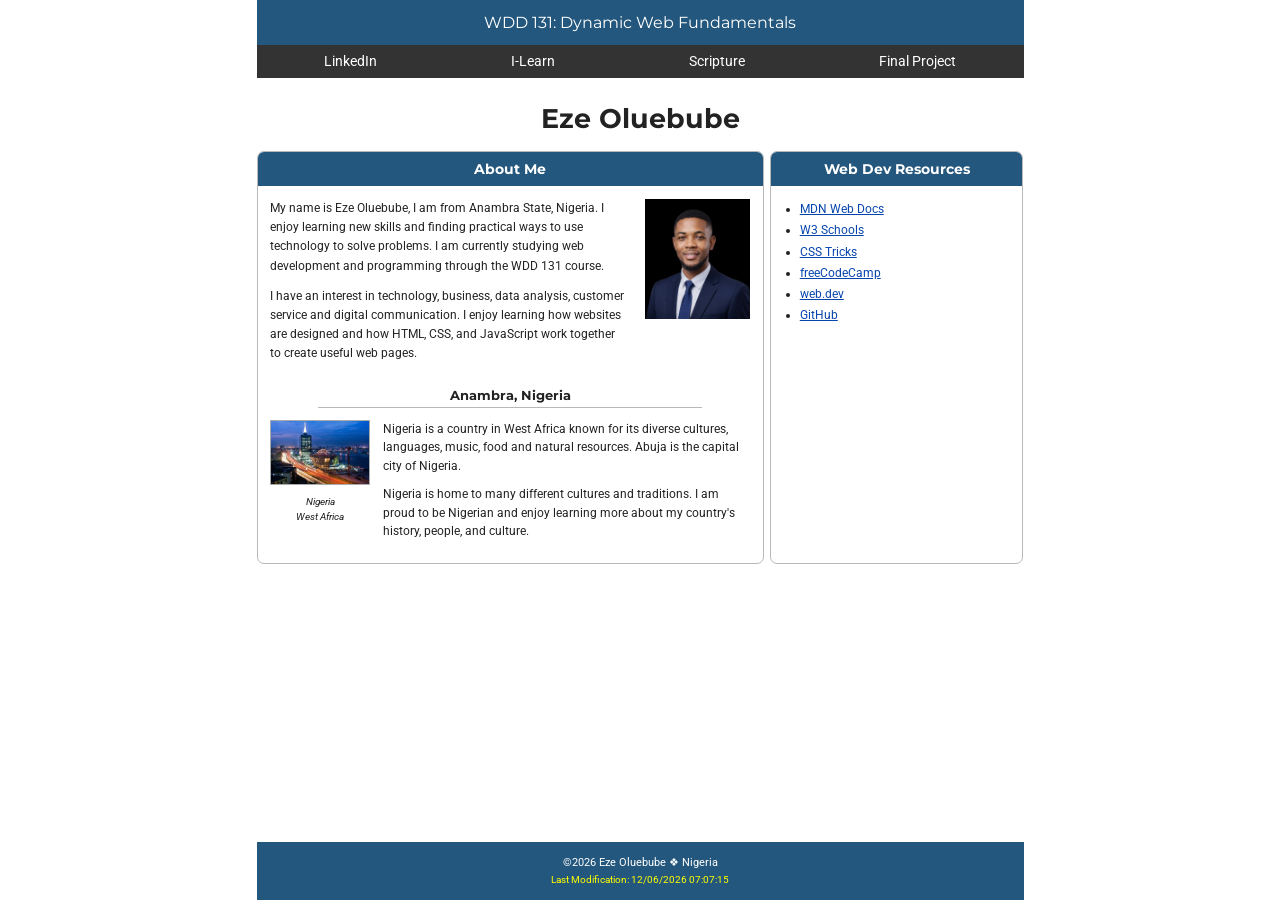
==== index.html @ 7982d2d3 "move out of week one folder" ====
<!DOCTYPE html>
<html lang="en">
<head>
    <meta charset="UTF-8">
    <meta name="viewport" content="width=device-width, initial-scale=1.0">

    <title>WDD 131 – Dynamic Web Fundamentals</title>

    <meta name="description"
        content="WDD 131 – Dynamic Web Fundamentals home page for Eze Oluebube, featuring information about web development, Nigeria, and useful web development resources.">

    <meta name="author" content="Eze Oluebube">

    <link rel="stylesheet" href="styles/base.css">

    <link rel="preconnect" href="https://fonts.googleapis.com">
    <link rel="preconnect" href="https://fonts.gstatic.com" crossorigin>
    <link href="https://fonts.googleapis.com/css2?family=Montserrat:wght@400;500;600;700&family=Roboto:wght@400;500&display=swap"
        rel="stylesheet">

    <script src="scripts/getdates.js" defer></script>
</head>

<body>

    <header>
        <span id="course-title">WDD 131: Dynamic Web Fundamentals</span>

        <nav>
            <a href="https://www.linkedin.com/in/ezeoluebube/"
                target="_blank"
                rel="noopener noreferrer">
                LinkedIn
            </a>

            <a href="https://byupw.instructure.com/"
                target="_blank"
                rel="noopener noreferrer">
                I-Learn
            </a>

            <a href="https://www.churchofjesuschrist.org/study/scriptures"
                target="_blank"
                rel="noopener noreferrer">
                Scripture
            </a>

            <a href="#">
                Final Project
            </a>
        </nav>
    </header>

    <main>

        <h1>Eze Oluebube</h1>

        <div class="cards">

            <!-- ABOUT ME CARD -->
            <section class="card about-card">

                <h2>About Me</h2>

                <div class="about-top">

                    <div class="about-text">
                        <p>
                            My name is Eze Oluebube, I am from Anambra State,
                            Nigeria. I enjoy learning new skills and finding
                            practical ways to use technology to solve problems.
                            I am currently studying web development and
                            programming through the WDD 131 course.
                        </p>

                        <p>
                            I have an interest in technology, business, data
                            analysis, customer service and digital communication.
                            I enjoy learning how websites are designed and how
                            HTML, CSS, and JavaScript work together to create
                            useful web pages.
                        </p>
                    </div>

                    <img class="profile-image"
                        src="images/profile.jpg"
                        alt="Portrait of Eze Oluebube"
                        width="180"
                        height="180">
                </div>

                <div class="location">

                    <h3>Anambra, Nigeria</h3>

                    <div class="location-content">

                        <div class="flag-area">
                            <img src="images/nigeria.jpg"
                                alt="Flag or representative image of Nigeria"
                                width="180"
                                height="120">

                            <p class="caption">
                                Nigeria<br>
                                West Africa
                            </p>
                        </div>

                        <div class="location-text">
                            <p>
                                Nigeria is a country in West Africa known for
                                its diverse cultures, languages, music, food
                                and natural resources. Abuja is the capital
                                city of Nigeria.
                            </p>

                            <p>
                                Nigeria is home to many different cultures and
                                traditions. I am proud to be Nigerian and enjoy
                                learning more about my country's history,
                                people, and culture.
                            </p>
                        </div>

                    </div>

                </div>

            </section>
            
            <section class="card resources-card">

                <h2>Web Dev Resources</h2>

                <div class="resources-content">
                    <ul>
                        <li>
                            <a href="https://developer.mozilla.org/"
                                target="_blank"
                                rel="noopener noreferrer">
                                MDN Web Docs
                            </a>
                        </li>

                        <li>
                            <a href="https://www.w3schools.com/"
                                target="_blank"
                                rel="noopener noreferrer">
                                W3 Schools
                            </a>
                        </li>

                        <li>
                            <a href="https://css-tricks.com/"
                                target="_blank"
                                rel="noopener noreferrer">
                                CSS Tricks
                            </a>
                        </li>

                        <li>
                            <a href="https://www.freecodecamp.org/"
                                target="_blank"
                                rel="noopener noreferrer">
                                freeCodeCamp
                            </a>
                        </li>

                        <li>
                            <a href="https://web.dev/"
                                target="_blank"
                                rel="noopener noreferrer">
                                web.dev
                            </a>
                        </li>

                        <li>
                            <a href="https://github.com/"
                                target="_blank"
                                rel="noopener noreferrer">
                                GitHub
                            </a>
                        </li>
                    </ul>
                </div>

            </section>

        </div>

    </main>

    <footer>

        <p>
            &copy;<span id="currentyear"></span>
            Eze Oluebube ❖ Nigeria
        </p>

        <p id="lastModified"></p>

    </footer>

</body>
</html>
---- styles/base.css ----
:root {
    --primary-color: #24577d;
    --nav-color: #333333;
    --accent-color: #f4a261;
    --background-color: #ffffff;
    --card-background: #ffffff;
    --text-color: #222222;
    --border-color: #b8b8b8;
}

* {
    margin: 0;
    padding: 0;
    box-sizing: border-box;
}

body {
    font-family: "Roboto", sans-serif;
    color: var(--text-color);
    background-color: var(--background-color);

    display: grid;
    grid-template-rows: auto 1fr auto;

    min-height: 100vh;
}

/* =========================
   HEADER
   ========================= */

header {
    width: 100%;
}

#course-title {
    display: block;

    max-width: 767px;
    margin: 0 auto;

    padding: 0.8rem;

    background-color: var(--primary-color);
    color: white;

    font-family: "Montserrat", sans-serif;
    font-size: 1rem;

    text-align: center;
}

/* =========================
   NAVIGATION
   ========================= */

nav {
    max-width: 767px;
    margin: 0 auto;

    display: flex;

    background-color: var(--nav-color);
}

nav a {
    flex: 1 1 auto;

    padding: 0.55rem 0.5rem;

    color: white;
    text-decoration: none;

    text-align: center;
    font-size: 0.85rem;

    transition: background-color 0.2s ease,
                color 0.2s ease;
}

nav a:hover,
nav a:focus {
    background-color: var(--accent-color);
    color: #000000;
}

main {
    width: 90%;
    max-width: 767px;

    margin: 1.5rem auto 1rem;
}

h1 {
    margin-bottom: 1rem;

    color: #222222;

    font-family: "Montserrat", sans-serif;
    font-size: 1.7rem;

    text-align: center;
}

/* =========================
   CARDS
   ========================= */

.cards {
    display: grid;

    grid-template-columns: 2fr 1fr;

    gap: 0.4rem;
}

.card {
    background-color: var(--card-background);

    border: 1px solid var(--border-color);
    border-radius: 7px;

    overflow: hidden;
}

.card h2 {
    padding: 0.5rem;

    background-color: var(--primary-color);
    color: white;

    font-family: "Montserrat", sans-serif;
    font-size: 0.9rem;

    text-align: center;
}

/* =========================
   ABOUT ME
   ========================= */

.about-top {
    display: grid;

    grid-template-columns: 1fr 105px;

    gap: 1rem;

    padding: 0.8rem;
}

.about-text p {
    margin-bottom: 0.7rem;

    font-size: 0.75rem;
    line-height: 1.6;
}

.profile-image {
    width: 105px;
    height: 120px;

    object-fit: cover;

    display: block;

    margin: 0 auto;
}

/* =========================
   LOCATION
   ========================= */

.location {
    padding: 0 0.8rem 0.8rem;
}

.location h3 {
    width: 80%;

    margin: 0 auto 0.7rem;

    padding-bottom: 0.3rem;

    border-bottom: 1px solid var(--border-color);

    font-family: "Montserrat", sans-serif;
    font-size: 0.8rem;

    text-align: center;
}

.location-content {
    display: grid;

    grid-template-columns: 100px 1fr;

    gap: 0.8rem;

    align-items: start;
}

.flag-area {
    text-align: center;
}

.flag-area img {
    width: 100px;
    height: 65px;

    object-fit: cover;

    border: 1px solid #aaaaaa;
}

.caption {
    margin-top: 0.4rem;

    font-size: 0.65rem;
    font-style: italic;

    line-height: 1.4;
}

.location-text p {
    margin-bottom: 0.6rem;

    font-size: 0.75rem;
    line-height: 1.55;
}


.resources-content {
    padding: 1rem 1rem 1rem 1.8rem;
}

.resources-content ul {
    margin: 0;
    padding: 0;
}

.resources-content li {
    margin-bottom: 0.45rem;

    font-size: 0.75rem;
}

.resources-content a {
    color: #0645ad;
}

.resources-content a:hover,
.resources-content a:focus {
    color: #8b3a00;
}

/* =========================
   FOOTER
   ========================= */

footer {
    width: 90%;
    max-width: 767px;

    margin: 0 auto;

    padding: 0.7rem;

    background-color: var(--primary-color);
    color: white;

    text-align: center;
}

footer p {
    margin: 0.2rem;

    font-size: 0.7rem;
}

#lastModified {
    color: #ffff00;

    font-size: 0.65rem;
}


@media screen and (max-width: 650px) {

    #course-title {
        font-size: 0.9rem;
    }

    nav {
        flex-direction: column;
    }

    nav a {
        width: 100%;
    }

    .cards {
        grid-template-columns: 1fr;
    }

    .about-top {
        grid-template-columns: 1fr;
    }

    .profile-image {
        margin: 0 auto;
    }

    .location-content {
        grid-template-columns: 1fr;
    }

    .flag-area {
        margin: 0 auto;
    }
}
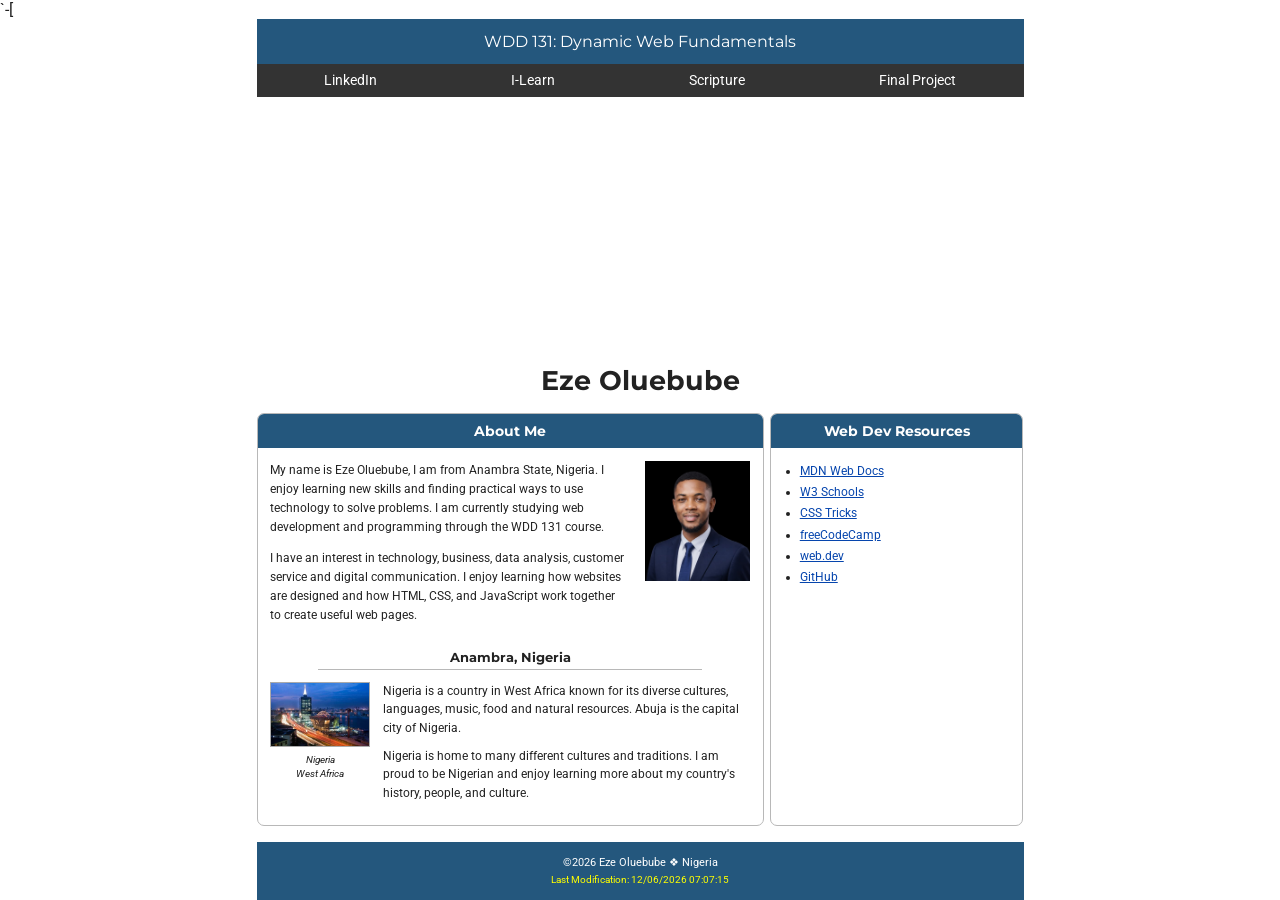
==== commit 5b9cdc5a: "added tempel details" ====
--- a/index.html
+++ b/index.html
@@ -1,4 +1,4 @@
-<!DOCTYPE html>
+    `-[<!DOCTYPE html>
 <html lang="en">
 <head>
     <meta charset="UTF-8">
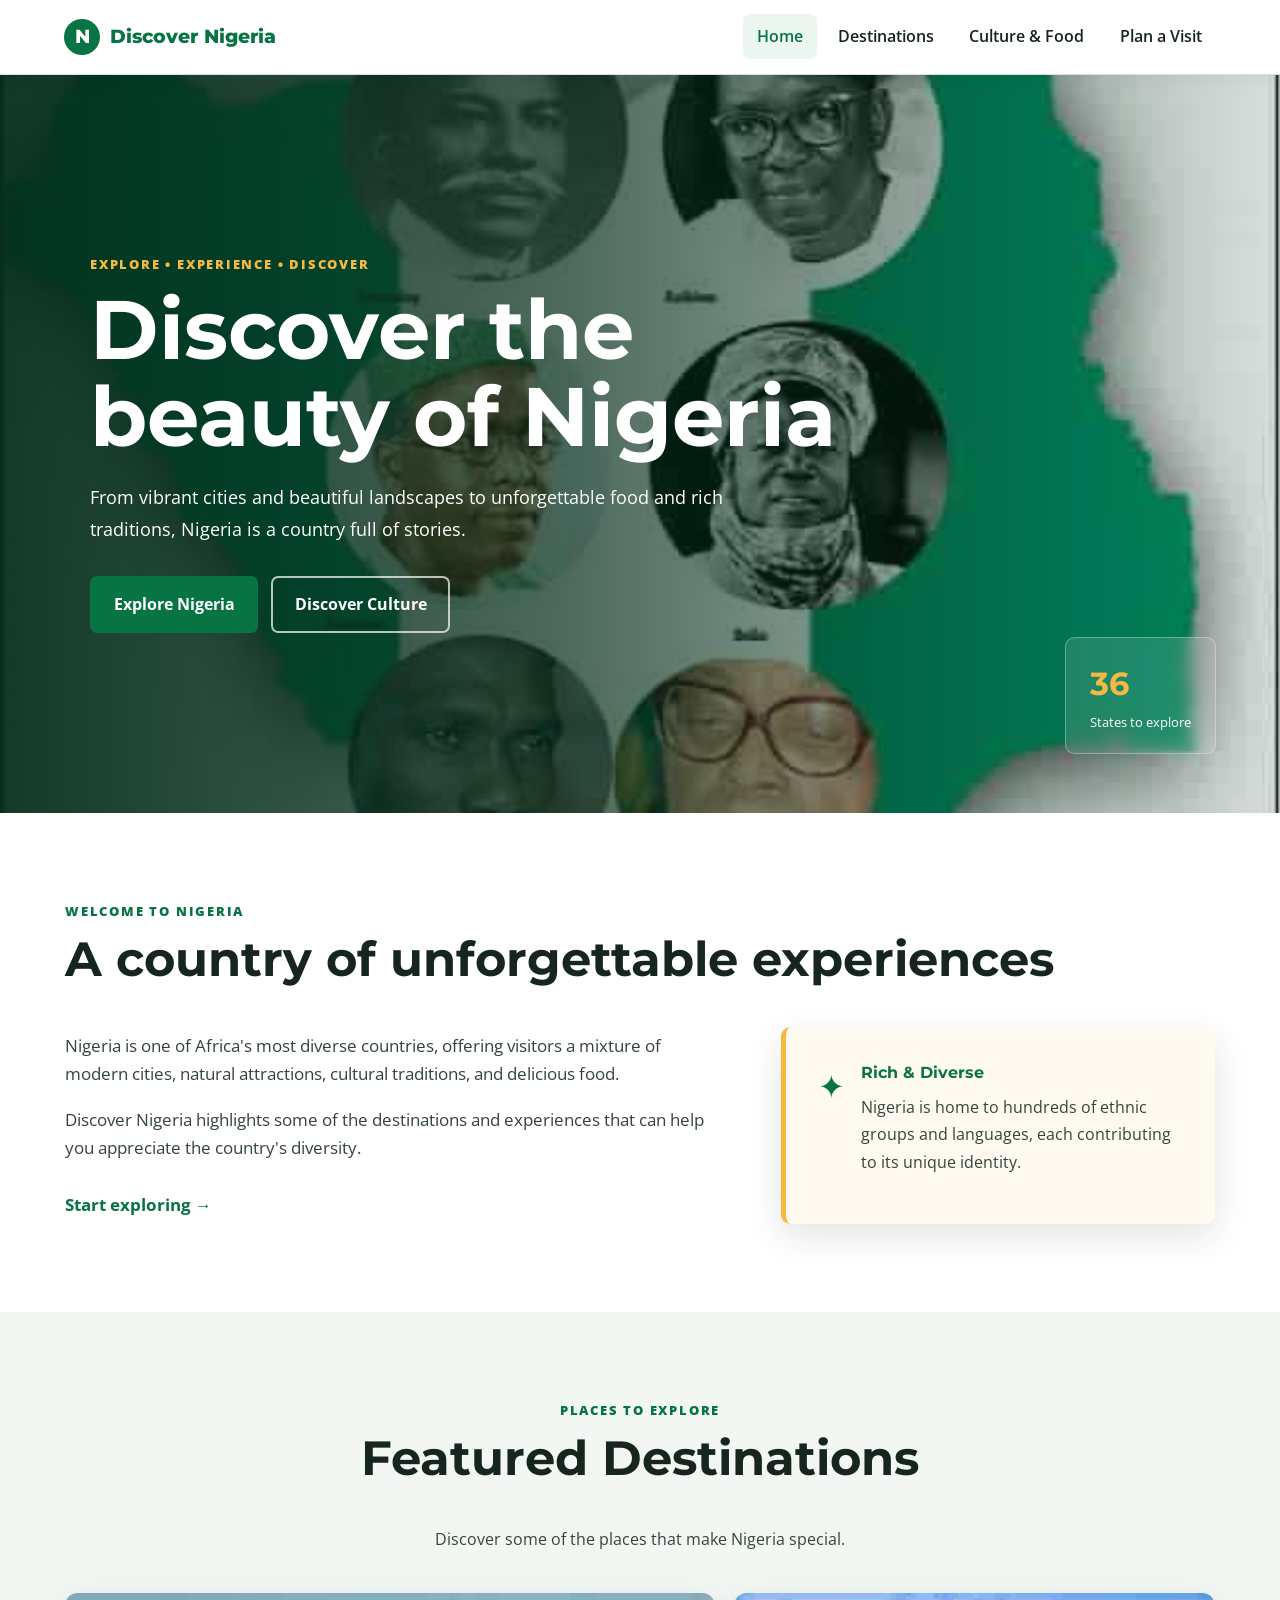
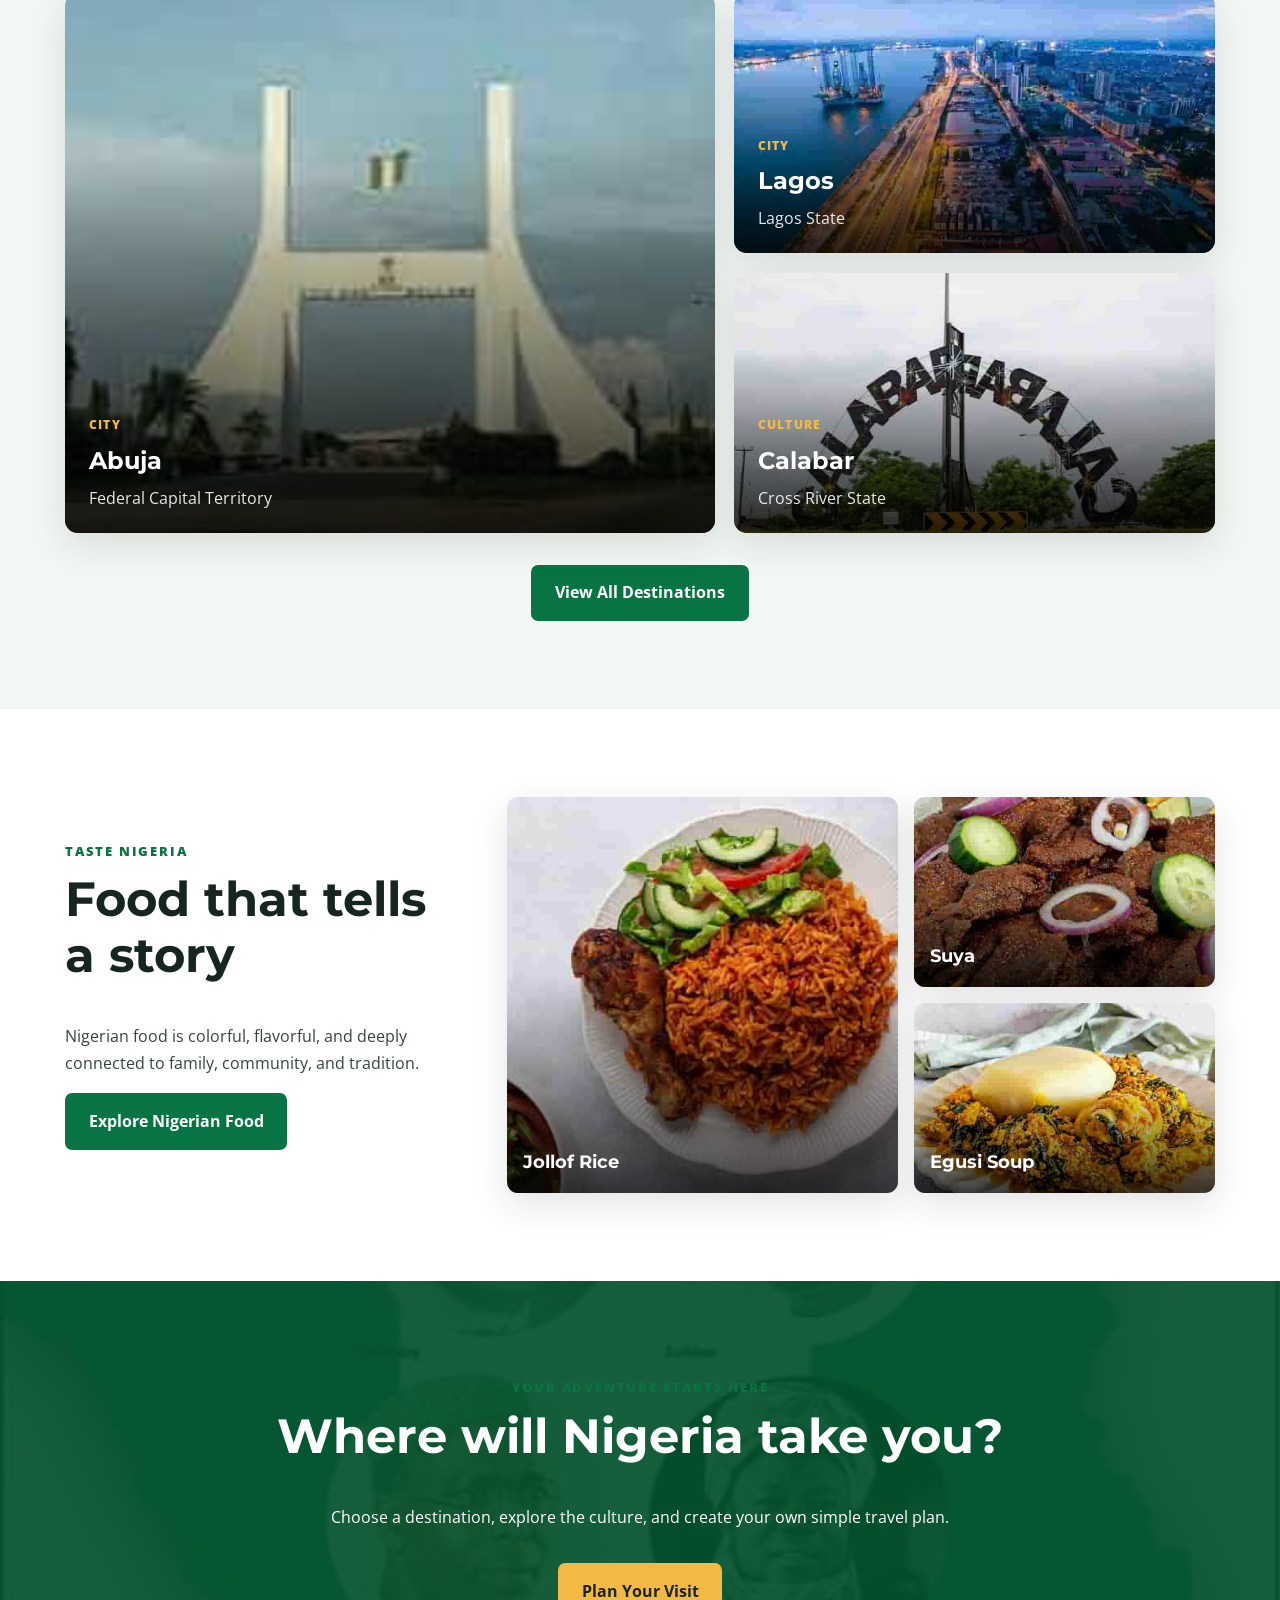
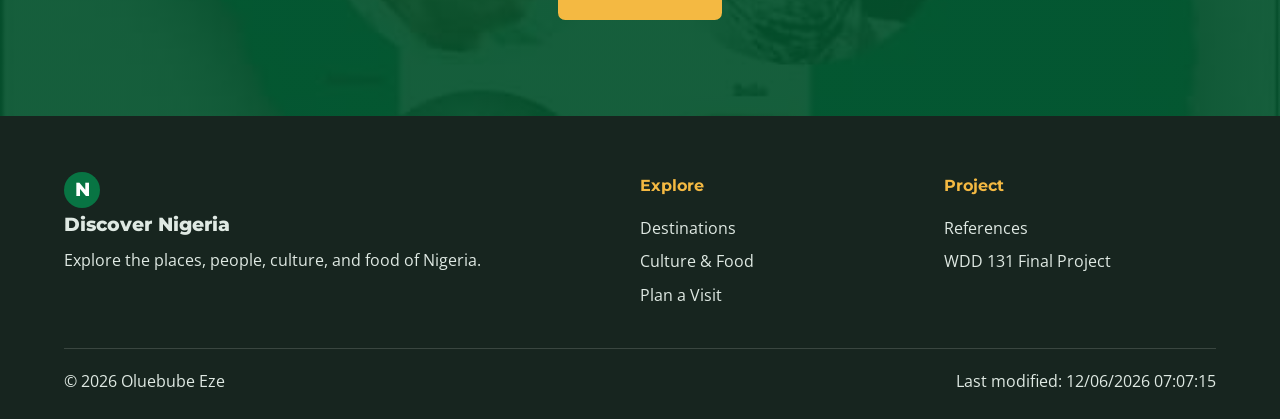
==== commit 1045a194: "added index, destination, culture" ====
--- a/index.html
+++ b/index.html
@@ -1,206 +1,204 @@
-    `-[<!DOCTYPE html>
+<!DOCTYPE html>
 <html lang="en">
 <head>
     <meta charset="UTF-8">
     <meta name="viewport" content="width=device-width, initial-scale=1.0">
-
-    <title>WDD 131 – Dynamic Web Fundamentals</title>
-
-    <meta name="description"
-        content="WDD 131 – Dynamic Web Fundamentals home page for Eze Oluebube, featuring information about web development, Nigeria, and useful web development resources.">
-
-    <meta name="author" content="Eze Oluebube">
-
-    <link rel="stylesheet" href="styles/base.css">
+    <meta name="description" content="Discover Nigeria through beautiful destinations, culture, food, and travel experiences.">
+    <meta name="author" content="Oluebube Eze">
+    <title>Discover Nigeria | Home</title>
 
     <link rel="preconnect" href="https://fonts.googleapis.com">
     <link rel="preconnect" href="https://fonts.gstatic.com" crossorigin>
-    <link href="https://fonts.googleapis.com/css2?family=Montserrat:wght@400;500;600;700&family=Roboto:wght@400;500&display=swap"
-        rel="stylesheet">
-
-    <script src="scripts/getdates.js" defer></script>
+    <link href="https://fonts.googleapis.com/css2?family=Montserrat:wght@600;700;800&family=Open+Sans:wght@400;600&display=swap" rel="stylesheet">
+
+    <link rel="stylesheet" href="styles/project.css">
+    <script src="scripts/project.js" defer></script>
 </head>
 
 <body>
-
-    <header>
-        <span id="course-title">WDD 131: Dynamic Web Fundamentals</span>
-
-        <nav>
-            <a href="https://www.linkedin.com/in/ezeoluebube/"
-                target="_blank"
-                rel="noopener noreferrer">
-                LinkedIn
-            </a>
-
-            <a href="https://byupw.instructure.com/"
-                target="_blank"
-                rel="noopener noreferrer">
-                I-Learn
-            </a>
-
-            <a href="https://www.churchofjesuschrist.org/study/scriptures"
-                target="_blank"
-                rel="noopener noreferrer">
-                Scripture
-            </a>
-
-            <a href="#">
-                Final Project
-            </a>
+    <header class="site-header">
+        <a class="logo" href="index.html">
+            <span class="logo-mark">N</span>
+            <span>Discover Nigeria</span>
+        </a>
+
+        <button class="menu-button" type="button" aria-label="Open navigation menu" aria-expanded="false">
+            ☰
+        </button>
+
+        <nav class="site-nav" aria-label="Main navigation">
+            <a class="active" href="index.html">Home</a>
+            <a href="destinations.html">Destinations</a>
+            <a href="culture.html">Culture & Food</a>
+            <a href="contact.html">Plan a Visit</a>
         </nav>
     </header>
 
     <main>
-
-        <h1>Eze Oluebube</h1>
-
-        <div class="cards">
-
-            <!-- ABOUT ME CARD -->
-            <section class="card about-card">
-
-                <h2>About Me</h2>
-
-                <div class="about-top">
-
-                    <div class="about-text">
+        <section class="hero">
+            <img
+                src="images/nigeria_hero.webp"
+                alt="Beautiful Nigerian landscape"
+                width="1600"
+                height="900">
+
+            <div class="hero-overlay"></div>
+
+            <div class="hero-content">
+                <p class="eyebrow">Explore • Experience • Discover</p>
+                <h1>Discover the beauty of Nigeria</h1>
+                <p>
+                    From vibrant cities and beautiful landscapes to unforgettable
+                    food and rich traditions, Nigeria is a country full of stories.
+                </p>
+
+                <div class="hero-buttons">
+                    <a class="button" href="destinations.html">Explore Nigeria</a>
+                    <a class="button button-outline" href="culture.html">Discover Culture</a>
+                </div>
+            </div>
+
+            <div class="hero-stat">
+                <strong>36</strong>
+                <span>States to explore</span>
+            </div>
+        </section>
+
+        <section class="welcome section">
+            <div class="section-heading">
+                <p class="eyebrow">Welcome to Nigeria</p>
+                <h2>A country of unforgettable experiences</h2>
+            </div>
+
+            <div class="welcome-grid">
+                <div class="welcome-text">
+                    <p>
+                        Nigeria is one of Africa's most diverse countries, offering
+                        visitors a mixture of modern cities, natural attractions,
+                        cultural traditions, and delicious food.
+                    </p>
+
+                    <p>
+                        Discover Nigeria highlights some of the destinations and
+                        experiences that can help you appreciate the country's
+                        diversity.
+                    </p>
+
+                    <a class="text-link" href="destinations.html">
+                        Start exploring →
+                    </a>
+                </div>
+
+                <div class="fact-box">
+                    <span class="fact-icon">✦</span>
+                    <div>
+                        <strong>Rich & Diverse</strong>
                         <p>
-                            My name is Eze Oluebube, I am from Anambra State,
-                            Nigeria. I enjoy learning new skills and finding
-                            practical ways to use technology to solve problems.
-                            I am currently studying web development and
-                            programming through the WDD 131 course.
-                        </p>
-
-                        <p>
-                            I have an interest in technology, business, data
-                            analysis, customer service and digital communication.
-                            I enjoy learning how websites are designed and how
-                            HTML, CSS, and JavaScript work together to create
-                            useful web pages.
+                            Nigeria is home to hundreds of ethnic groups and
+                            languages, each contributing to its unique identity.
                         </p>
                     </div>
-
-                    <img class="profile-image"
-                        src="images/profile.jpg"
-                        alt="Portrait of Eze Oluebube"
-                        width="180"
-                        height="180">
                 </div>
-
-                <div class="location">
-
-                    <h3>Anambra, Nigeria</h3>
-
-                    <div class="location-content">
-
-                        <div class="flag-area">
-                            <img src="images/nigeria.jpg"
-                                alt="Flag or representative image of Nigeria"
-                                width="180"
-                                height="120">
-
-                            <p class="caption">
-                                Nigeria<br>
-                                West Africa
-                            </p>
-                        </div>
-
-                        <div class="location-text">
-                            <p>
-                                Nigeria is a country in West Africa known for
-                                its diverse cultures, languages, music, food
-                                and natural resources. Abuja is the capital
-                                city of Nigeria.
-                            </p>
-
-                            <p>
-                                Nigeria is home to many different cultures and
-                                traditions. I am proud to be Nigerian and enjoy
-                                learning more about my country's history,
-                                people, and culture.
-                            </p>
-                        </div>
-
-                    </div>
-
-                </div>
-
-            </section>
-            
-            <section class="card resources-card">
-
-                <h2>Web Dev Resources</h2>
-
-                <div class="resources-content">
-                    <ul>
-                        <li>
-                            <a href="https://developer.mozilla.org/"
-                                target="_blank"
-                                rel="noopener noreferrer">
-                                MDN Web Docs
-                            </a>
-                        </li>
-
-                        <li>
-                            <a href="https://www.w3schools.com/"
-                                target="_blank"
-                                rel="noopener noreferrer">
-                                W3 Schools
-                            </a>
-                        </li>
-
-                        <li>
-                            <a href="https://css-tricks.com/"
-                                target="_blank"
-                                rel="noopener noreferrer">
-                                CSS Tricks
-                            </a>
-                        </li>
-
-                        <li>
-                            <a href="https://www.freecodecamp.org/"
-                                target="_blank"
-                                rel="noopener noreferrer">
-                                freeCodeCamp
-                            </a>
-                        </li>
-
-                        <li>
-                            <a href="https://web.dev/"
-                                target="_blank"
-                                rel="noopener noreferrer">
-                                web.dev
-                            </a>
-                        </li>
-
-                        <li>
-                            <a href="https://github.com/"
-                                target="_blank"
-                                rel="noopener noreferrer">
-                                GitHub
-                            </a>
-                        </li>
-                    </ul>
-                </div>
-
-            </section>
-
-        </div>
-
+            </div>
+        </section>
+
+        <section class="destination-showcase section">
+            <div class="section-heading centered">
+                <p class="eyebrow">Places to Explore</p>
+                <h2>Featured Destinations</h2>
+                <p>Discover some of the places that make Nigeria special.</p>
+            </div>
+
+            <div id="featured-destinations" class="featured-grid"></div>
+
+            <div class="centered section-action">
+                <a class="button" href="destinations.html">View All Destinations</a>
+            </div>
+        </section>
+
+        <section class="food-showcase section">
+            <div class="food-intro">
+                <p class="eyebrow">Taste Nigeria</p>
+                <h2>Food that tells a story</h2>
+                <p>
+                    Nigerian food is colorful, flavorful, and deeply connected
+                    to family, community, and tradition.
+                </p>
+                <a class="button" href="culture.html">Explore Nigerian Food</a>
+            </div>
+
+            <div class="food-image-grid">
+                <figure class="food-image large-food">
+                    <img
+                        src="images/jollof_rice.webp"
+                        alt="Nigerian jollof rice"
+                        width="800"
+                        height="600"
+                        loading="lazy">
+                    <figcaption>Jollof Rice</figcaption>
+                </figure>
+
+                <figure class="food-image">
+                    <img
+                        src="images/suya.webp"
+                        alt="Nigerian suya"
+                        width="800"
+                        height="600"
+                        loading="lazy">
+                    <figcaption>Suya</figcaption>
+                </figure>
+
+                <figure class="food-image">
+                    <img
+                        src="images/egusi_soup.webp"
+                        alt="Nigerian egusi soup"
+                        width="800"
+                        height="600"
+                        loading="lazy">
+                    <figcaption>Egusi Soup</figcaption>
+                </figure>
+            </div>
+        </section>
+
+        <section class="cta-section">
+            <div class="cta-content">
+                <p class="eyebrow">Your Adventure Starts Here</p>
+                <h2>Where will Nigeria take you?</h2>
+                <p>
+                    Choose a destination, explore the culture, and create
+                    your own simple travel plan.
+                </p>
+                <a class="button" href="contact.html">Plan Your Visit</a>
+            </div>
+        </section>
     </main>
 
-    <footer>
-
-        <p>
-            &copy;<span id="currentyear"></span>
-            Eze Oluebube ❖ Nigeria
-        </p>
-
-        <p id="lastModified"></p>
-
+    <footer class="site-footer">
+        <div class="footer-brand">
+            <a class="logo footer-logo" href="index.html">
+                <span class="logo-mark">N</span>
+                <span>Discover Nigeria</span>
+            </a>
+            <p>Explore the places, people, culture, and food of Nigeria.</p>
+        </div>
+
+        <div>
+            <h3>Explore</h3>
+            <a href="destinations.html">Destinations</a>
+            <a href="culture.html">Culture & Food</a>
+            <a href="contact.html">Plan a Visit</a>
+        </div>
+
+        <div>
+            <h3>Project</h3>
+            <a href="references.html">References</a>
+            <p>WDD 131 Final Project</p>
+        </div>
+
+        <div class="footer-bottom">
+            <p>&copy; <span id="current-year"></span> Oluebube Eze</p>
+            <p id="last-modified"></p>
+        </div>
     </footer>
-
 </body>
 </html>
--- a/styles/project.css
+++ b/styles/project.css
@@ -0,0 +1,1054 @@
+:root {
+    --green: #087443;
+    --dark-green: #04552f;
+    --gold: #f4b942;
+    --dark: #17251f;
+    --text: #34443c;
+    --muted: #6a7971;
+    --light: #f3f7f4;
+    --cream: #fffaf0;
+    --white: #ffffff;
+    --border: #d8e2dc;
+    --shadow: 0 12px 35px rgba(23, 37, 31, 0.12);
+}
+
+* {
+    box-sizing: border-box;
+}
+
+html {
+    scroll-behavior: smooth;
+}
+
+body {
+    margin: 0;
+    color: var(--text);
+    background: var(--white);
+    font-family: "Open Sans", sans-serif;
+    line-height: 1.7;
+}
+
+img {
+    display: block;
+    max-width: 100%;
+}
+
+h1,
+h2,
+h3,
+.logo {
+    font-family: "Montserrat", sans-serif;
+}
+
+h1,
+h2,
+h3,
+p {
+    margin-top: 0;
+}
+
+h1 {
+    font-size: clamp(2.5rem, 7vw, 5.2rem);
+    line-height: 1.05;
+}
+
+h2 {
+    color: var(--dark);
+    font-size: clamp(1.9rem, 4vw, 3rem);
+    line-height: 1.15;
+}
+
+h3 {
+    color: var(--dark);
+}
+
+a {
+    color: var(--green);
+}
+
+.site-header {
+    position: sticky;
+    top: 0;
+    z-index: 100;
+    display: flex;
+    align-items: center;
+    justify-content: space-between;
+    gap: 2rem;
+    padding: 0.9rem 5%;
+    background: rgba(255, 255, 255, 0.97);
+    border-bottom: 1px solid var(--border);
+    box-shadow: 0 3px 20px rgba(0, 0, 0, 0.05);
+}
+
+.logo {
+    display: flex;
+    align-items: center;
+    gap: 0.6rem;
+    color: var(--green);
+    text-decoration: none;
+    font-size: 1.2rem;
+    font-weight: 800;
+}
+
+.logo-mark {
+    display: grid;
+    width: 36px;
+    height: 36px;
+    place-items: center;
+    color: var(--white);
+    background: var(--green);
+    border-radius: 50%;
+}
+
+.site-nav {
+    display: flex;
+    align-items: center;
+    gap: 0.4rem;
+}
+
+.site-nav a {
+    padding: 0.55rem 0.9rem;
+    color: var(--dark);
+    text-decoration: none;
+    font-weight: 600;
+    border-radius: 0.4rem;
+}
+
+.site-nav a:hover,
+.site-nav a:focus,
+.site-nav a.active {
+    color: var(--green);
+    background: #edf7f1;
+}
+
+.menu-button {
+    display: none;
+    padding: 0.2rem 0.5rem;
+    color: var(--dark);
+    background: transparent;
+    border: 0;
+    font-size: 1.8rem;
+    cursor: pointer;
+}
+
+.hero {
+    position: relative;
+    min-height: 82vh;
+    display: flex;
+    align-items: center;
+    overflow: hidden;
+    color: var(--white);
+    background: var(--dark);
+}
+
+.hero > img {
+    position: absolute;
+    inset: 0;
+    width: 100%;
+    height: 100%;
+    object-fit: cover;
+}
+
+.hero-overlay {
+    position: absolute;
+    inset: 0;
+    background:
+        linear-gradient(
+            90deg,
+            rgba(4, 45, 26, 0.94) 0%,
+            rgba(4, 45, 26, 0.7) 45%,
+            rgba(4, 45, 26, 0.15) 100%
+        );
+}
+
+.hero-content {
+    position: relative;
+    z-index: 1;
+    width: min(1100px, 90%);
+    margin: 0 auto;
+}
+
+.hero-content h1 {
+    max-width: 850px;
+    margin-bottom: 1.3rem;
+}
+
+.hero-content > p:not(.eyebrow) {
+    max-width: 650px;
+    margin-bottom: 2rem;
+    font-size: 1.15rem;
+}
+
+.eyebrow {
+    margin-bottom: 0.6rem;
+    color: var(--green);
+    font-size: 0.8rem;
+    font-weight: 800;
+    letter-spacing: 0.14em;
+    text-transform: uppercase;
+}
+
+.hero .eyebrow,
+.page-banner .eyebrow {
+    color: var(--gold);
+}
+
+.hero-buttons {
+    display: flex;
+    flex-wrap: wrap;
+    gap: 0.8rem;
+}
+
+.button {
+    display: inline-block;
+    padding: 0.8rem 1.35rem;
+    color: var(--white);
+    background: var(--green);
+    border: 2px solid var(--green);
+    border-radius: 0.45rem;
+    font-weight: 700;
+    text-decoration: none;
+    cursor: pointer;
+    transition: 0.2s ease;
+}
+
+.button:hover,
+.button:focus {
+    color: var(--white);
+    background: var(--dark-green);
+    border-color: var(--dark-green);
+    transform: translateY(-2px);
+}
+
+.button-outline {
+    color: var(--white);
+    background: transparent;
+    border-color: rgba(255, 255, 255, 0.7);
+}
+
+.button-outline:hover,
+.button-outline:focus {
+    color: var(--dark);
+    background: var(--white);
+    border-color: var(--white);
+}
+
+.hero-stat {
+    position: absolute;
+    right: 5%;
+    bottom: 8%;
+    z-index: 1;
+    display: flex;
+    flex-direction: column;
+    padding: 1.2rem 1.5rem;
+    background: rgba(255, 255, 255, 0.12);
+    border: 1px solid rgba(255, 255, 255, 0.3);
+    border-radius: 0.6rem;
+    backdrop-filter: blur(8px);
+}
+
+.hero-stat strong {
+    color: var(--gold);
+    font-family: "Montserrat", sans-serif;
+    font-size: 2rem;
+}
+
+.hero-stat span {
+    font-size: 0.8rem;
+}
+
+.section {
+    width: min(1150px, 90%);
+    margin: 0 auto;
+    padding: 5.5rem 0;
+}
+
+.section-heading {
+    margin-bottom: 2.5rem;
+}
+
+.centered {
+    text-align: center;
+}
+
+.welcome-grid {
+    display: grid;
+    grid-template-columns: 1.5fr 1fr;
+    gap: 4rem;
+    align-items: center;
+}
+
+.welcome-text {
+    font-size: 1.05rem;
+}
+
+.text-link {
+    display: inline-block;
+    margin-top: 0.7rem;
+    font-weight: 700;
+    text-decoration: none;
+}
+
+.fact-box {
+    display: flex;
+    gap: 1rem;
+    padding: 2rem;
+    background: var(--cream);
+    border-left: 5px solid var(--gold);
+    border-radius: 0.6rem;
+    box-shadow: var(--shadow);
+}
+
+.fact-icon {
+    color: var(--green);
+    font-size: 2rem;
+}
+
+.fact-box strong {
+    display: block;
+    margin-bottom: 0.5rem;
+    color: var(--green);
+    font-family: "Montserrat", sans-serif;
+}
+
+.destination-showcase {
+    width: 100%;
+    padding-right: 5%;
+    padding-left: 5%;
+    background: var(--light);
+}
+
+.destination-showcase > .section-heading,
+.destination-showcase > .featured-grid,
+.destination-showcase > .section-action {
+    width: min(1150px, 100%);
+    margin-right: auto;
+    margin-left: auto;
+}
+
+.featured-grid {
+    display: grid;
+    grid-template-columns: 1.35fr 1fr;
+    grid-template-rows: 260px 260px;
+    gap: 1.2rem;
+}
+
+.featured-destination {
+    position: relative;
+    overflow: hidden;
+    min-height: 260px;
+    border-radius: 0.8rem;
+    box-shadow: var(--shadow);
+}
+
+.featured-destination:first-child {
+    grid-row: 1 / 3;
+}
+
+.featured-destination img {
+    width: 100%;
+    height: 100%;
+    object-fit: cover;
+    transition: transform 0.5s ease;
+}
+
+.featured-destination:hover img {
+    transform: scale(1.06);
+}
+
+.featured-destination::after {
+    content: "";
+    position: absolute;
+    inset: 0;
+    background: linear-gradient(
+        transparent 30%,
+        rgba(0, 0, 0, 0.82) 100%
+    );
+}
+
+.featured-overlay {
+    position: absolute;
+    right: 1.5rem;
+    bottom: 1.3rem;
+    left: 1.5rem;
+    z-index: 1;
+    color: var(--white);
+}
+
+.featured-overlay span {
+    color: var(--gold);
+    font-size: 0.75rem;
+    font-weight: 800;
+    letter-spacing: 0.1em;
+    text-transform: uppercase;
+}
+
+.featured-overlay h3 {
+    margin: 0.2rem 0;
+    color: var(--white);
+    font-size: 1.5rem;
+}
+
+.featured-overlay p {
+    margin-bottom: 0;
+    opacity: 0.9;
+}
+
+.section-action {
+    margin-top: 2rem;
+    text-align: center;
+}
+
+.food-showcase {
+    display: grid;
+    grid-template-columns: 0.8fr 1.5fr;
+    gap: 4rem;
+    align-items: center;
+}
+
+.food-intro {
+    max-width: 420px;
+}
+
+.food-image-grid {
+    display: grid;
+    grid-template-columns: 1.3fr 1fr;
+    grid-template-rows: 190px 190px;
+    gap: 1rem;
+}
+
+.food-image {
+    position: relative;
+    overflow: hidden;
+    margin: 0;
+    border-radius: 0.7rem;
+    box-shadow: var(--shadow);
+}
+
+.food-image:first-child {
+    grid-row: 1 / 3;
+}
+
+.food-image img {
+    width: 100%;
+    height: 100%;
+    object-fit: cover;
+    transition: transform 0.4s ease;
+}
+
+.food-image:hover img {
+    transform: scale(1.05);
+}
+
+.food-image::after {
+    content: "";
+    position: absolute;
+    inset: 0;
+    background: linear-gradient(transparent 45%, rgba(0, 0, 0, 0.75));
+}
+
+.food-image figcaption {
+    position: absolute;
+    bottom: 1rem;
+    left: 1rem;
+    z-index: 1;
+    color: var(--white);
+    font-family: "Montserrat", sans-serif;
+    font-size: 1.1rem;
+    font-weight: 700;
+}
+
+.cta-section {
+    padding: 6rem 5%;
+    color: var(--white);
+    text-align: center;
+    background:
+        linear-gradient(rgba(4, 82, 45, 0.93), rgba(4, 82, 45, 0.93)),
+        url("../images/nigeria_hero.webp") center / cover;
+}
+
+.cta-content {
+    width: min(750px, 100%);
+    margin: auto;
+}
+
+.cta-section h2 {
+    color: var(--white);
+}
+
+.cta-section .button {
+    margin-top: 1rem;
+    color: var(--dark);
+    background: var(--gold);
+    border-color: var(--gold);
+}
+
+.cta-section .button:hover {
+    background: #ffd36b;
+    border-color: #ffd36b;
+}
+
+.page-banner {
+    display: grid;
+    min-height: 42vh;
+    padding: 4rem 5%;
+    place-items: center;
+    color: var(--white);
+    text-align: center;
+    background:
+        linear-gradient(rgba(4, 65, 36, 0.9), rgba(4, 65, 36, 0.9)),
+        url("../images/nigeria_hero.webp") center / cover;
+}
+
+.page-banner > div {
+    max-width: 800px;
+}
+
+.page-banner h1 {
+    margin-bottom: 1rem;
+}
+
+.destination-section {
+    min-height: 500px;
+}
+
+.filter-buttons {
+    display: flex;
+    justify-content: center;
+    flex-wrap: wrap;
+    gap: 0.7rem;
+    margin-bottom: 1.5rem;
+}
+
+.filter-button {
+    padding: 0.65rem 1.1rem;
+    color: var(--dark);
+    background: var(--white);
+    border: 1px solid var(--border);
+    border-radius: 2rem;
+    font-weight: 600;
+    cursor: pointer;
+}
+
+.filter-button:hover,
+.filter-button:focus,
+.filter-button.active-filter {
+    color: var(--white);
+    background: var(--green);
+    border-color: var(--green);
+}
+
+.status-message,
+.success-message {
+    min-height: 1.6rem;
+    color: var(--green);
+    font-weight: 600;
+    text-align: center;
+}
+
+.destination-grid {
+    display: grid;
+    grid-template-columns: repeat(3, 1fr);
+    gap: 1.5rem;
+}
+
+.destination-card {
+    overflow: hidden;
+    background: var(--white);
+    border: 1px solid var(--border);
+    border-radius: 0.8rem;
+    box-shadow: var(--shadow);
+    transition: transform 0.2s ease, box-shadow 0.2s ease;
+}
+
+.destination-card:hover {
+    transform: translateY(-6px);
+    box-shadow: 0 18px 40px rgba(23, 37, 31, 0.17);
+}
+
+.destination-image {
+    position: relative;
+    height: 240px;
+    overflow: hidden;
+}
+
+.destination-image img {
+    width: 100%;
+    height: 100%;
+    object-fit: cover;
+    transition: transform 0.4s ease;
+}
+
+.destination-card:hover .destination-image img {
+    transform: scale(1.05);
+}
+
+.destination-type {
+    position: absolute;
+    top: 1rem;
+    left: 1rem;
+    padding: 0.35rem 0.7rem;
+    color: var(--dark);
+    background: var(--gold);
+    border-radius: 2rem;
+    font-size: 0.75rem;
+    font-weight: 800;
+    text-transform: uppercase;
+}
+
+.destination-content {
+    padding: 1.4rem;
+}
+
+.destination-location {
+    margin-bottom: 0.3rem;
+    color: var(--green);
+    font-size: 0.8rem;
+    font-weight: 700;
+    text-transform: uppercase;
+}
+
+.destination-content h3 {
+    margin-bottom: 0.5rem;
+    font-size: 1.4rem;
+}
+
+.favorite-button {
+    padding: 0.55rem 0.9rem;
+    color: var(--green);
+    background: var(--white);
+    border: 1px solid var(--green);
+    border-radius: 0.4rem;
+    font-weight: 700;
+    cursor: pointer;
+}
+
+.favorite-button:hover,
+.favorite-button.active-favorite {
+    color: var(--white);
+    background: var(--green);
+}
+
+.destination-tip {
+    display: flex;
+    align-items: center;
+    justify-content: space-between;
+    gap: 2rem;
+    padding: 4rem 8%;
+    background: var(--cream);
+}
+
+.destination-tip > div {
+    max-width: 750px;
+}
+
+.destination-tip h2 {
+    margin-bottom: 0.8rem;
+}
+
+.culture-banner {
+    background:
+        linear-gradient(rgba(4, 65, 36, 0.9), rgba(4, 65, 36, 0.9)),
+        url("../images/jollof_rice.webp") center / cover;
+}
+
+.culture-grid {
+    display: grid;
+    grid-template-columns: repeat(4, 1fr);
+    gap: 1rem;
+}
+
+.culture-card {
+    padding: 2rem 1.5rem;
+    background: var(--white);
+    border: 1px solid var(--border);
+    border-radius: 0.7rem;
+    box-shadow: 0 8px 25px rgba(23, 37, 31, 0.07);
+}
+
+.culture-card:hover {
+    border-color: var(--green);
+}
+
+.culture-icon {
+    display: grid;
+    width: 48px;
+    height: 48px;
+    margin-bottom: 1rem;
+    place-items: center;
+    color: var(--white);
+    background: var(--green);
+    border-radius: 50%;
+    font-size: 1.4rem;
+}
+
+.food-gallery {
+    width: 100%;
+    padding-right: 5%;
+    padding-left: 5%;
+    background: var(--light);
+}
+
+.food-gallery > .section-heading,
+.food-gallery > .food-cards {
+    width: min(1150px, 100%);
+    margin-right: auto;
+    margin-left: auto;
+}
+
+.food-cards {
+    display: grid;
+    grid-template-columns: repeat(3, 1fr);
+    gap: 1.5rem;
+}
+
+.food-card-image {
+    overflow: hidden;
+    background: var(--white);
+    border-radius: 0.8rem;
+    box-shadow: var(--shadow);
+}
+
+.food-card-image > img {
+    width: 100%;
+    height: 280px;
+    object-fit: cover;
+    transition: transform 0.4s ease;
+}
+
+.food-card-image:hover > img {
+    transform: scale(1.04);
+}
+
+.food-card-content {
+    padding: 1.5rem;
+}
+
+.food-card-content > span {
+    color: var(--gold);
+    font-family: "Montserrat", sans-serif;
+    font-size: 1.3rem;
+    font-weight: 800;
+}
+
+.food-card-content h3 {
+    margin: 0.2rem 0 0.5rem;
+}
+
+.culture-quote {
+    padding: 5rem 8%;
+    color: var(--white);
+    background: var(--green);
+}
+
+.culture-quote > div {
+    width: min(900px, 100%);
+    margin: auto;
+    text-align: center;
+}
+
+.culture-quote h2 {
+    color: var(--white);
+}
+
+.quote-mark {
+    margin-bottom: 0;
+    color: var(--gold);
+    font-family: Georgia, serif;
+    font-size: 5rem;
+    line-height: 0.7;
+}
+
+.planner-section {
+    display: grid;
+    grid-template-columns: 0.85fr 1.15fr;
+    gap: 4rem;
+    align-items: start;
+}
+
+.planner-intro {
+    position: sticky;
+    top: 110px;
+}
+
+.planner-highlights {
+    display: grid;
+    gap: 0.8rem;
+    margin-top: 2rem;
+}
+
+.planner-highlights div {
+    display: flex;
+    align-items: center;
+    gap: 1rem;
+    padding: 1rem;
+    background: var(--light);
+    border-radius: 0.5rem;
+}
+
+.planner-highlights strong {
+    color: var(--green);
+    font-family: "Montserrat", sans-serif;
+}
+
+.travel-form {
+    display: grid;
+    grid-template-columns: 1fr 1fr;
+    gap: 1.2rem;
+    padding: 2rem;
+    background: var(--light);
+    border: 1px solid var(--border);
+    border-radius: 0.8rem;
+}
+
+.form-group {
+    display: flex;
+    flex-direction: column;
+    gap: 0.4rem;
+}
+
+.form-group label {
+    color: var(--dark);
+    font-weight: 700;
+}
+
+.form-group input,
+.form-group select,
+.form-group textarea {
+    width: 100%;
+    padding: 0.8rem;
+    color: var(--text);
+    background: var(--white);
+    border: 1px solid #bfcac4;
+    border-radius: 0.4rem;
+    font: inherit;
+}
+
+.form-group input:focus,
+.form-group select:focus,
+.form-group textarea:focus {
+    outline: 3px solid rgba(244, 185, 66, 0.35);
+    border-color: var(--green);
+}
+
+.full-width {
+    grid-column: 1 / -1;
+}
+
+.form-button {
+    width: fit-content;
+}
+
+.saved-plan {
+    grid-column: 1 / -1;
+    margin-top: 1rem;
+}
+
+.saved-plan-box {
+    min-height: 100px;
+    padding: 1.5rem;
+    background: #edf7f1;
+    border-left: 5px solid var(--green);
+    border-radius: 0.5rem;
+}
+
+.saved-plan-item {
+    display: grid;
+    grid-template-columns: 150px 1fr;
+    gap: 1rem;
+    padding: 0.7rem 0;
+    border-bottom: 1px solid var(--border);
+}
+
+.saved-plan-item:last-child {
+    border-bottom: 0;
+}
+
+.saved-plan-item strong {
+    color: var(--green);
+}
+
+.site-footer {
+    display: grid;
+    grid-template-columns: 2fr 1fr 1fr;
+    gap: 2rem;
+    padding: 3.5rem 5% 1.5rem;
+    color: #dfe9e3;
+    background: var(--dark);
+}
+
+.footer-logo {
+    color: var(--white);
+    margin-bottom: 1rem;
+}
+
+.site-footer h3 {
+    color: var(--gold);
+    font-size: 1rem;
+}
+
+.site-footer > div:not(.footer-bottom) a {
+    display: block;
+    margin-bottom: 0.4rem;
+    color: #dfe9e3;
+    text-decoration: none;
+}
+
+.site-footer a:hover {
+    color: var(--gold);
+}
+
+.footer-bottom {
+    grid-column: 1 / -1;
+    display: flex;
+    justify-content: space-between;
+    gap: 1rem;
+    padding-top: 1.2rem;
+    border-top: 1px solid rgba(255, 255, 255, 0.15);
+}
+
+.footer-bottom p {
+    margin: 0;
+}
+
+@media (max-width: 850px) {
+    .menu-button {
+        display: block;
+    }
+
+    .site-nav {
+        position: absolute;
+        top: 100%;
+        right: 0;
+        left: 0;
+        display: none;
+        flex-direction: column;
+        align-items: stretch;
+        padding: 1rem 5%;
+        background: var(--white);
+        border-bottom: 1px solid var(--border);
+    }
+
+    .site-nav.open {
+        display: flex;
+    }
+
+    .site-nav a {
+        padding: 0.8rem;
+    }
+
+    .welcome-grid,
+    .food-showcase,
+    .planner-section {
+        grid-template-columns: 1fr;
+    }
+
+    .planner-intro {
+        position: static;
+    }
+
+    .destination-grid,
+    .food-cards {
+        grid-template-columns: repeat(2, 1fr);
+    }
+
+    .culture-grid {
+        grid-template-columns: repeat(2, 1fr);
+    }
+
+    .food-showcase {
+        gap: 2rem;
+    }
+}
+
+@media (max-width: 600px) {
+    .site-header {
+        padding: 0.8rem 4%;
+    }
+
+    .hero {
+        min-height: 78vh;
+    }
+
+    .hero-content {
+        width: 92%;
+    }
+
+    .hero-stat {
+        display: none;
+    }
+
+    .section {
+        width: 92%;
+        padding: 4rem 0;
+    }
+
+    .destination-showcase,
+    .food-gallery {
+        padding-right: 4%;
+        padding-left: 4%;
+    }
+
+    .featured-grid {
+        display: grid;
+        grid-template-columns: 1fr;
+        grid-template-rows: repeat(3, 220px);
+    }
+
+    .featured-destination:first-child {
+        grid-row: auto;
+    }
+
+    .food-image-grid {
+        grid-template-columns: 1fr;
+        grid-template-rows: 250px 180px 180px;
+    }
+
+    .food-image:first-child {
+        grid-row: auto;
+    }
+
+    .destination-grid,
+    .food-cards,
+    .culture-grid,
+    .travel-form {
+        grid-template-columns: 1fr;
+    }
+
+    .full-width {
+        grid-column: auto;
+    }
+
+    .destination-tip {
+        flex-direction: column;
+        align-items: flex-start;
+        padding: 3rem 5%;
+    }
+
+    .travel-form {
+        padding: 1.3rem;
+    }
+
+    .saved-plan-item {
+        grid-template-columns: 1fr;
+        gap: 0.2rem;
+    }
+
+    .site-footer {
+        grid-template-columns: 1fr;
+        padding: 3rem 5% 1.5rem;
+    }
+
+    .footer-bottom {
+        grid-column: auto;
+        flex-direction: column;
+    }
+
+    .page-banner {
+        min-height: 38vh;
+    }
+
+    .filter-buttons {
+        justify-content: flex-start;
+    }
+}
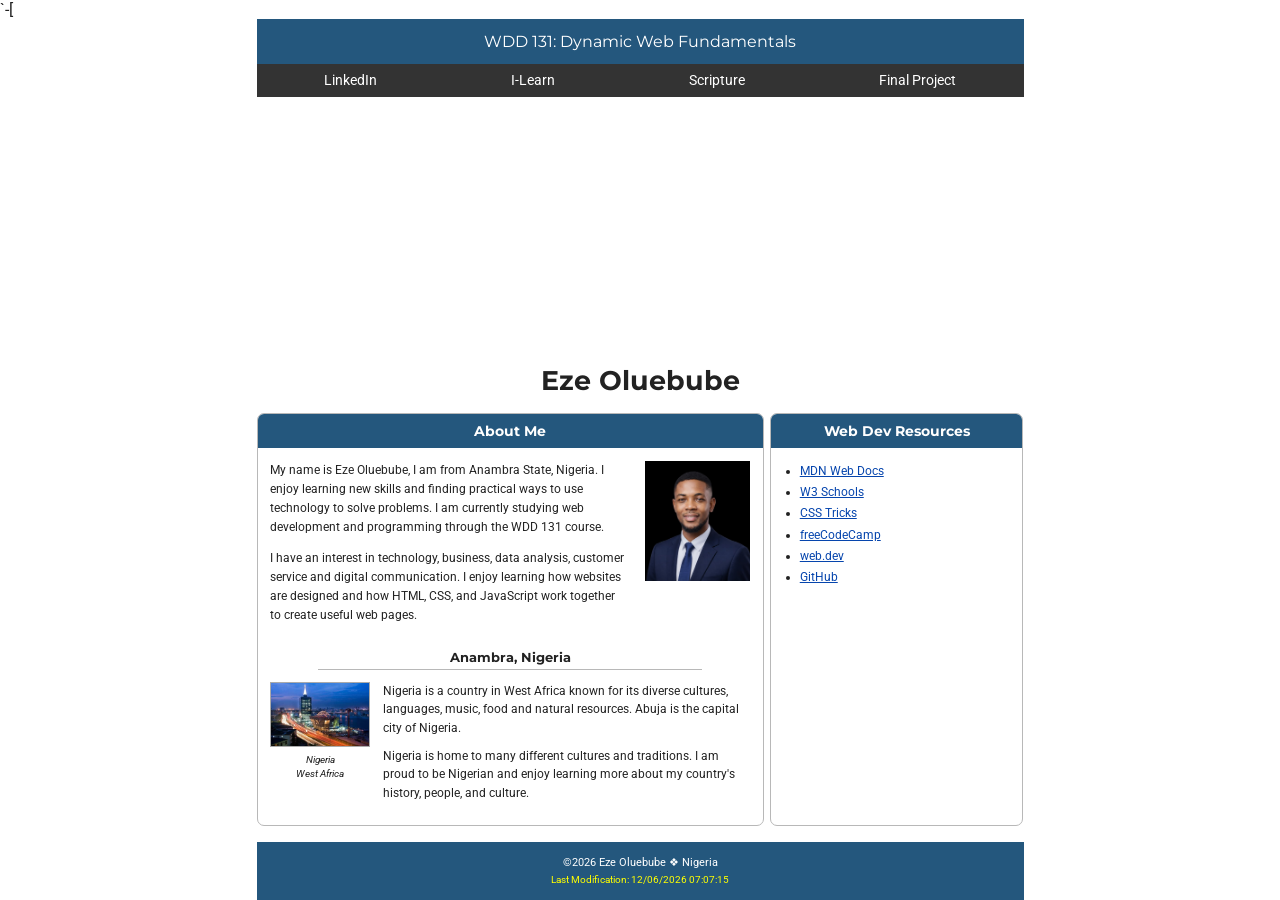
==== commit 18050823: "changed contact" ====
--- a/index.html
+++ b/index.html
@@ -1,204 +1,206 @@
-<!DOCTYPE html>
+    `-[<!DOCTYPE html>
 <html lang="en">
 <head>
     <meta charset="UTF-8">
     <meta name="viewport" content="width=device-width, initial-scale=1.0">
-    <meta name="description" content="Discover Nigeria through beautiful destinations, culture, food, and travel experiences.">
-    <meta name="author" content="Oluebube Eze">
-    <title>Discover Nigeria | Home</title>
+
+    <title>WDD 131 – Dynamic Web Fundamentals</title>
+
+    <meta name="description"
+        content="WDD 131 – Dynamic Web Fundamentals home page for Eze Oluebube, featuring information about web development, Nigeria, and useful web development resources.">
+
+    <meta name="author" content="Eze Oluebube">
+
+    <link rel="stylesheet" href="styles/base.css">
 
     <link rel="preconnect" href="https://fonts.googleapis.com">
     <link rel="preconnect" href="https://fonts.gstatic.com" crossorigin>
-    <link href="https://fonts.googleapis.com/css2?family=Montserrat:wght@600;700;800&family=Open+Sans:wght@400;600&display=swap" rel="stylesheet">
-
-    <link rel="stylesheet" href="styles/project.css">
-    <script src="scripts/project.js" defer></script>
+    <link href="https://fonts.googleapis.com/css2?family=Montserrat:wght@400;500;600;700&family=Roboto:wght@400;500&display=swap"
+        rel="stylesheet">
+
+    <script src="scripts/getdates.js" defer></script>
 </head>
 
 <body>
-    <header class="site-header">
-        <a class="logo" href="index.html">
-            <span class="logo-mark">N</span>
-            <span>Discover Nigeria</span>
-        </a>
-
-        <button class="menu-button" type="button" aria-label="Open navigation menu" aria-expanded="false">
-            ☰
-        </button>
-
-        <nav class="site-nav" aria-label="Main navigation">
-            <a class="active" href="index.html">Home</a>
-            <a href="destinations.html">Destinations</a>
-            <a href="culture.html">Culture & Food</a>
-            <a href="contact.html">Plan a Visit</a>
+
+    <header>
+        <span id="course-title">WDD 131: Dynamic Web Fundamentals</span>
+
+        <nav>
+            <a href="https://www.linkedin.com/in/ezeoluebube/"
+                target="_blank"
+                rel="noopener noreferrer">
+                LinkedIn
+            </a>
+
+            <a href="https://byupw.instructure.com/"
+                target="_blank"
+                rel="noopener noreferrer">
+                I-Learn
+            </a>
+
+            <a href="https://www.churchofjesuschrist.org/study/scriptures"
+                target="_blank"
+                rel="noopener noreferrer">
+                Scripture
+            </a>
+
+            <a href="#">
+                Final Project
+            </a>
         </nav>
     </header>
 
     <main>
-        <section class="hero">
-            <img
-                src="images/nigeria_hero.webp"
-                alt="Beautiful Nigerian landscape"
-                width="1600"
-                height="900">
-
-            <div class="hero-overlay"></div>
-
-            <div class="hero-content">
-                <p class="eyebrow">Explore • Experience • Discover</p>
-                <h1>Discover the beauty of Nigeria</h1>
-                <p>
-                    From vibrant cities and beautiful landscapes to unforgettable
-                    food and rich traditions, Nigeria is a country full of stories.
-                </p>
-
-                <div class="hero-buttons">
-                    <a class="button" href="destinations.html">Explore Nigeria</a>
-                    <a class="button button-outline" href="culture.html">Discover Culture</a>
-                </div>
-            </div>
-
-            <div class="hero-stat">
-                <strong>36</strong>
-                <span>States to explore</span>
-            </div>
-        </section>
-
-        <section class="welcome section">
-            <div class="section-heading">
-                <p class="eyebrow">Welcome to Nigeria</p>
-                <h2>A country of unforgettable experiences</h2>
-            </div>
-
-            <div class="welcome-grid">
-                <div class="welcome-text">
-                    <p>
-                        Nigeria is one of Africa's most diverse countries, offering
-                        visitors a mixture of modern cities, natural attractions,
-                        cultural traditions, and delicious food.
-                    </p>
-
-                    <p>
-                        Discover Nigeria highlights some of the destinations and
-                        experiences that can help you appreciate the country's
-                        diversity.
-                    </p>
-
-                    <a class="text-link" href="destinations.html">
-                        Start exploring →
-                    </a>
-                </div>
-
-                <div class="fact-box">
-                    <span class="fact-icon">✦</span>
-                    <div>
-                        <strong>Rich & Diverse</strong>
+
+        <h1>Eze Oluebube</h1>
+
+        <div class="cards">
+
+            <!-- ABOUT ME CARD -->
+            <section class="card about-card">
+
+                <h2>About Me</h2>
+
+                <div class="about-top">
+
+                    <div class="about-text">
                         <p>
-                            Nigeria is home to hundreds of ethnic groups and
-                            languages, each contributing to its unique identity.
+                            My name is Eze Oluebube, I am from Anambra State,
+                            Nigeria. I enjoy learning new skills and finding
+                            practical ways to use technology to solve problems.
+                            I am currently studying web development and
+                            programming through the WDD 131 course.
+                        </p>
+
+                        <p>
+                            I have an interest in technology, business, data
+                            analysis, customer service and digital communication.
+                            I enjoy learning how websites are designed and how
+                            HTML, CSS, and JavaScript work together to create
+                            useful web pages.
                         </p>
                     </div>
+
+                    <img class="profile-image"
+                        src="images/profile.jpg"
+                        alt="Portrait of Eze Oluebube"
+                        width="180"
+                        height="180">
                 </div>
-            </div>
-        </section>
-
-        <section class="destination-showcase section">
-            <div class="section-heading centered">
-                <p class="eyebrow">Places to Explore</p>
-                <h2>Featured Destinations</h2>
-                <p>Discover some of the places that make Nigeria special.</p>
-            </div>
-
-            <div id="featured-destinations" class="featured-grid"></div>
-
-            <div class="centered section-action">
-                <a class="button" href="destinations.html">View All Destinations</a>
-            </div>
-        </section>
-
-        <section class="food-showcase section">
-            <div class="food-intro">
-                <p class="eyebrow">Taste Nigeria</p>
-                <h2>Food that tells a story</h2>
-                <p>
-                    Nigerian food is colorful, flavorful, and deeply connected
-                    to family, community, and tradition.
-                </p>
-                <a class="button" href="culture.html">Explore Nigerian Food</a>
-            </div>
-
-            <div class="food-image-grid">
-                <figure class="food-image large-food">
-                    <img
-                        src="images/jollof_rice.webp"
-                        alt="Nigerian jollof rice"
-                        width="800"
-                        height="600"
-                        loading="lazy">
-                    <figcaption>Jollof Rice</figcaption>
-                </figure>
-
-                <figure class="food-image">
-                    <img
-                        src="images/suya.webp"
-                        alt="Nigerian suya"
-                        width="800"
-                        height="600"
-                        loading="lazy">
-                    <figcaption>Suya</figcaption>
-                </figure>
-
-                <figure class="food-image">
-                    <img
-                        src="images/egusi_soup.webp"
-                        alt="Nigerian egusi soup"
-                        width="800"
-                        height="600"
-                        loading="lazy">
-                    <figcaption>Egusi Soup</figcaption>
-                </figure>
-            </div>
-        </section>
-
-        <section class="cta-section">
-            <div class="cta-content">
-                <p class="eyebrow">Your Adventure Starts Here</p>
-                <h2>Where will Nigeria take you?</h2>
-                <p>
-                    Choose a destination, explore the culture, and create
-                    your own simple travel plan.
-                </p>
-                <a class="button" href="contact.html">Plan Your Visit</a>
-            </div>
-        </section>
+
+                <div class="location">
+
+                    <h3>Anambra, Nigeria</h3>
+
+                    <div class="location-content">
+
+                        <div class="flag-area">
+                            <img src="images/nigeria.jpg"
+                                alt="Flag or representative image of Nigeria"
+                                width="180"
+                                height="120">
+
+                            <p class="caption">
+                                Nigeria<br>
+                                West Africa
+                            </p>
+                        </div>
+
+                        <div class="location-text">
+                            <p>
+                                Nigeria is a country in West Africa known for
+                                its diverse cultures, languages, music, food
+                                and natural resources. Abuja is the capital
+                                city of Nigeria.
+                            </p>
+
+                            <p>
+                                Nigeria is home to many different cultures and
+                                traditions. I am proud to be Nigerian and enjoy
+                                learning more about my country's history,
+                                people, and culture.
+                            </p>
+                        </div>
+
+                    </div>
+
+                </div>
+
+            </section>
+            
+            <section class="card resources-card">
+
+                <h2>Web Dev Resources</h2>
+
+                <div class="resources-content">
+                    <ul>
+                        <li>
+                            <a href="https://developer.mozilla.org/"
+                                target="_blank"
+                                rel="noopener noreferrer">
+                                MDN Web Docs
+                            </a>
+                        </li>
+
+                        <li>
+                            <a href="https://www.w3schools.com/"
+                                target="_blank"
+                                rel="noopener noreferrer">
+                                W3 Schools
+                            </a>
+                        </li>
+
+                        <li>
+                            <a href="https://css-tricks.com/"
+                                target="_blank"
+                                rel="noopener noreferrer">
+                                CSS Tricks
+                            </a>
+                        </li>
+
+                        <li>
+                            <a href="https://www.freecodecamp.org/"
+                                target="_blank"
+                                rel="noopener noreferrer">
+                                freeCodeCamp
+                            </a>
+                        </li>
+
+                        <li>
+                            <a href="https://web.dev/"
+                                target="_blank"
+                                rel="noopener noreferrer">
+                                web.dev
+                            </a>
+                        </li>
+
+                        <li>
+                            <a href="https://github.com/"
+                                target="_blank"
+                                rel="noopener noreferrer">
+                                GitHub
+                            </a>
+                        </li>
+                    </ul>
+                </div>
+
+            </section>
+
+        </div>
+
     </main>
 
-    <footer class="site-footer">
-        <div class="footer-brand">
-            <a class="logo footer-logo" href="index.html">
-                <span class="logo-mark">N</span>
-                <span>Discover Nigeria</span>
-            </a>
-            <p>Explore the places, people, culture, and food of Nigeria.</p>
-        </div>
-
-        <div>
-            <h3>Explore</h3>
-            <a href="destinations.html">Destinations</a>
-            <a href="culture.html">Culture & Food</a>
-            <a href="contact.html">Plan a Visit</a>
-        </div>
-
-        <div>
-            <h3>Project</h3>
-            <a href="references.html">References</a>
-            <p>WDD 131 Final Project</p>
-        </div>
-
-        <div class="footer-bottom">
-            <p>&copy; <span id="current-year"></span> Oluebube Eze</p>
-            <p id="last-modified"></p>
-        </div>
+    <footer>
+
+        <p>
+            &copy;<span id="currentyear"></span>
+            Eze Oluebube ❖ Nigeria
+        </p>
+
+        <p id="lastModified"></p>
+
     </footer>
+
 </body>
 </html>
--- a/styles/base.css
+++ b/styles/base.css
@@ -0,0 +1,321 @@
+:root {
+    --primary-color: #24577d;
+    --nav-color: #333333;
+    --accent-color: #f4a261;
+    --background-color: #ffffff;
+    --card-background: #ffffff;
+    --text-color: #222222;
+    --border-color: #b8b8b8;
+}
+
+* {
+    margin: 0;
+    padding: 0;
+    box-sizing: border-box;
+}
+
+body {
+    font-family: "Roboto", sans-serif;
+    color: var(--text-color);
+    background-color: var(--background-color);
+
+    display: grid;
+    grid-template-rows: auto 1fr auto;
+
+    min-height: 100vh;
+}
+
+/* =========================
+   HEADER
+   ========================= */
+
+header {
+    width: 100%;
+}
+
+#course-title {
+    display: block;
+
+    max-width: 767px;
+    margin: 0 auto;
+
+    padding: 0.8rem;
+
+    background-color: var(--primary-color);
+    color: white;
+
+    font-family: "Montserrat", sans-serif;
+    font-size: 1rem;
+
+    text-align: center;
+}
+
+/* =========================
+   NAVIGATION
+   ========================= */
+
+nav {
+    max-width: 767px;
+    margin: 0 auto;
+
+    display: flex;
+
+    background-color: var(--nav-color);
+}
+
+nav a {
+    flex: 1 1 auto;
+
+    padding: 0.55rem 0.5rem;
+
+    color: white;
+    text-decoration: none;
+
+    text-align: center;
+    font-size: 0.85rem;
+
+    transition: background-color 0.2s ease,
+                color 0.2s ease;
+}
+
+nav a:hover,
+nav a:focus {
+    background-color: var(--accent-color);
+    color: #000000;
+}
+
+main {
+    width: 90%;
+    max-width: 767px;
+
+    margin: 1.5rem auto 1rem;
+}
+
+h1 {
+    margin-bottom: 1rem;
+
+    color: #222222;
+
+    font-family: "Montserrat", sans-serif;
+    font-size: 1.7rem;
+
+    text-align: center;
+}
+
+/* =========================
+   CARDS
+   ========================= */
+
+.cards {
+    display: grid;
+
+    grid-template-columns: 2fr 1fr;
+
+    gap: 0.4rem;
+}
+
+.card {
+    background-color: var(--card-background);
+
+    border: 1px solid var(--border-color);
+    border-radius: 7px;
+
+    overflow: hidden;
+}
+
+.card h2 {
+    padding: 0.5rem;
+
+    background-color: var(--primary-color);
+    color: white;
+
+    font-family: "Montserrat", sans-serif;
+    font-size: 0.9rem;
+
+    text-align: center;
+}
+
+/* =========================
+   ABOUT ME
+   ========================= */
+
+.about-top {
+    display: grid;
+
+    grid-template-columns: 1fr 105px;
+
+    gap: 1rem;
+
+    padding: 0.8rem;
+}
+
+.about-text p {
+    margin-bottom: 0.7rem;
+
+    font-size: 0.75rem;
+    line-height: 1.6;
+}
+
+.profile-image {
+    width: 105px;
+    height: 120px;
+
+    object-fit: cover;
+
+    display: block;
+
+    margin: 0 auto;
+}
+
+/* =========================
+   LOCATION
+   ========================= */
+
+.location {
+    padding: 0 0.8rem 0.8rem;
+}
+
+.location h3 {
+    width: 80%;
+
+    margin: 0 auto 0.7rem;
+
+    padding-bottom: 0.3rem;
+
+    border-bottom: 1px solid var(--border-color);
+
+    font-family: "Montserrat", sans-serif;
+    font-size: 0.8rem;
+
+    text-align: center;
+}
+
+.location-content {
+    display: grid;
+
+    grid-template-columns: 100px 1fr;
+
+    gap: 0.8rem;
+
+    align-items: start;
+}
+
+.flag-area {
+    text-align: center;
+}
+
+.flag-area img {
+    width: 100px;
+    height: 65px;
+
+    object-fit: cover;
+
+    border: 1px solid #aaaaaa;
+}
+
+.caption {
+    margin-top: 0.4rem;
+
+    font-size: 0.65rem;
+    font-style: italic;
+
+    line-height: 1.4;
+}
+
+.location-text p {
+    margin-bottom: 0.6rem;
+
+    font-size: 0.75rem;
+    line-height: 1.55;
+}
+
+
+.resources-content {
+    padding: 1rem 1rem 1rem 1.8rem;
+}
+
+.resources-content ul {
+    margin: 0;
+    padding: 0;
+}
+
+.resources-content li {
+    margin-bottom: 0.45rem;
+
+    font-size: 0.75rem;
+}
+
+.resources-content a {
+    color: #0645ad;
+}
+
+.resources-content a:hover,
+.resources-content a:focus {
+    color: #8b3a00;
+}
+
+/* =========================
+   FOOTER
+   ========================= */
+
+footer {
+    width: 90%;
+    max-width: 767px;
+
+    margin: 0 auto;
+
+    padding: 0.7rem;
+
+    background-color: var(--primary-color);
+    color: white;
+
+    text-align: center;
+}
+
+footer p {
+    margin: 0.2rem;
+
+    font-size: 0.7rem;
+}
+
+#lastModified {
+    color: #ffff00;
+
+    font-size: 0.65rem;
+}
+
+
+@media screen and (max-width: 650px) {
+
+    #course-title {
+        font-size: 0.9rem;
+    }
+
+    nav {
+        flex-direction: column;
+    }
+
+    nav a {
+        width: 100%;
+    }
+
+    .cards {
+        grid-template-columns: 1fr;
+    }
+
+    .about-top {
+        grid-template-columns: 1fr;
+    }
+
+    .profile-image {
+        margin: 0 auto;
+    }
+
+    .location-content {
+        grid-template-columns: 1fr;
+    }
+
+    .flag-area {
+        margin: 0 auto;
+    }
+}
